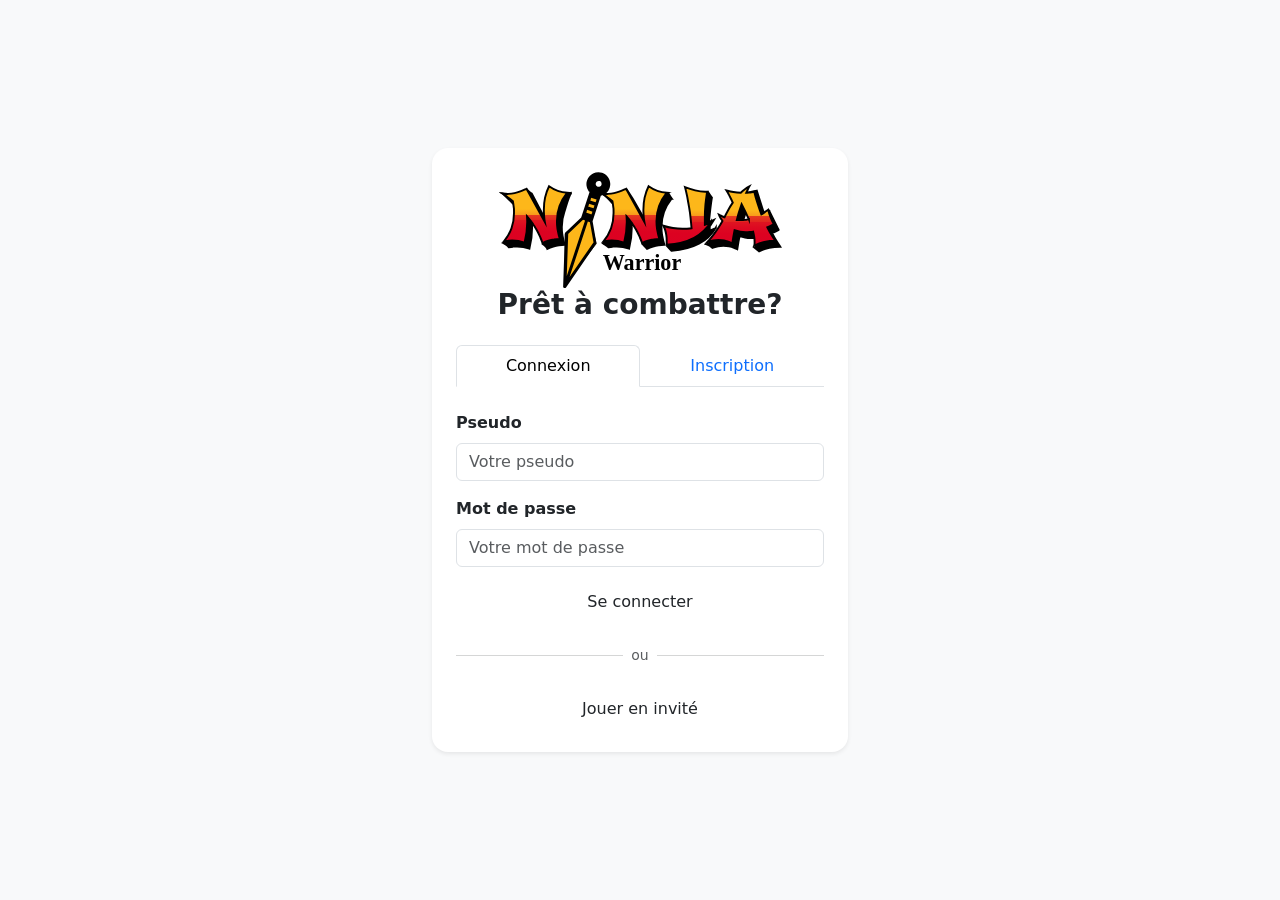
==== src/main/resources/static/connexion.html @ 578778f3 "Front accueil connexion css" ====
<!DOCTYPE html>
<html lang="fr">
<head>
    <meta charset="UTF-8">
    <meta name="viewport" content="width=device-width, initial-scale=1.0">
    <title>Othello</title>
    <link href="https://cdn.jsdelivr.net/npm/bootstrap@5.3.3/dist/css/bootstrap.min.css" rel="stylesheet">
    <link rel="stylesheet" href="/css/accueil.css">
</head>
<body class="bg-light min-vh-100 d-flex align-items-center justify-content-center">

    <div class="container" style="max-width: 440px;">
        <div class="card shadow-sm border-0 rounded-4 p-4">

            <!-- Logo -->
            <div class="d-flex align-items-center justify-content-center gap-3 mb-4">
                <div class="pion noir"><img src="img/pions/pion-noir-4-arme.svg" alt="shuriken"></div>
                <h1 class="h3 fw-bold mb-0"><img src="img/logo-jeu-ninja.svg" alt="Ninja Warrior">Prêt à combattre?</h1>
                <div class="pion blanc"><img src="img/pions/pion-blanc-2-arme.svg" alt="kunai"></div>
            </div>

            <!-- Onglets -->
            <ul class="nav nav-tabs mb-4" id="authTabs">
                <li class="nav-item flex-fill text-center">
                    <button class="nav-link active w-100" onclick="showTab('connexion', this)">Connexion</button>
                </li>
                <li class="nav-item flex-fill text-center">
                    <button class="nav-link w-100" onclick="showTab('inscription', this)">Inscription</button>
                </li>
            </ul>

            <!-- Formulaires -->
            <div class="forms-wrapper">

            <!-- Formulaire Connexion -->
            <form id="connexion" class="auth-form" onsubmit="login(event)">
                <div class="mb-3">
                    <label class="form-label fw-semibold">Pseudo</label>
                    <input type="text" id="login-pseudo" class="form-control" placeholder="Votre pseudo" required />
                </div>
                <div class="mb-3">
                    <label class="form-label fw-semibold">Mot de passe</label>
                    <input type="password" id="login-mdp" class="form-control" placeholder="Votre mot de passe" required />
                </div>
                <p class="text-danger small" id="login-error"></p>
                <p class="text-success small" id="login-success"></p>
            </form>

            <!-- Formulaire Inscription -->
            <form id="inscription" class="auth-form d-none" onsubmit="register(event)">
                <div class="mb-3">
                    <label class="form-label fw-semibold">Pseudo</label>
                    <input type="text" id="reg-pseudo" class="form-control" placeholder="Choisissez un pseudo" required />
                </div>
                <div class="mb-3">
                    <label class="form-label fw-semibold">Email</label>
                    <input type="email" id="reg-mail" class="form-control" placeholder="Votre email" required />
                </div>
                <div class="mb-3">
                    <label class="form-label fw-semibold">Mot de passe</label>
                    <input type="password" id="reg-mdp" class="form-control" placeholder="Choisissez un mot de passe" required />
                </div>
                <p class="text-danger small" id="reg-error"></p>
                <p class="text-success small" id="reg-success"></p>
            </form>

            </div><!-- /forms-wrapper -->

            <button id="submit-btn" type="button" class="btn button-principale w-100" onclick="submitActiveForm()">Se connecter</button>
            <div class="d-flex align-items-center gap-2 my-4 text-muted small">
                <hr class="flex-grow-1 m-0">
                <span>ou</span>
                <hr class="flex-grow-1 m-0">
            </div>
            <button class="btn button-secondary w-100" onclick="playAsGuest()">Jouer en invité</button>
        </div>
    </div>

    <script src="https://cdn.jsdelivr.net/npm/bootstrap@5.3.3/dist/js/bootstrap.bundle.min.js"></script>
    <script src="/js/accueil.js"></script>
</body>
</html>
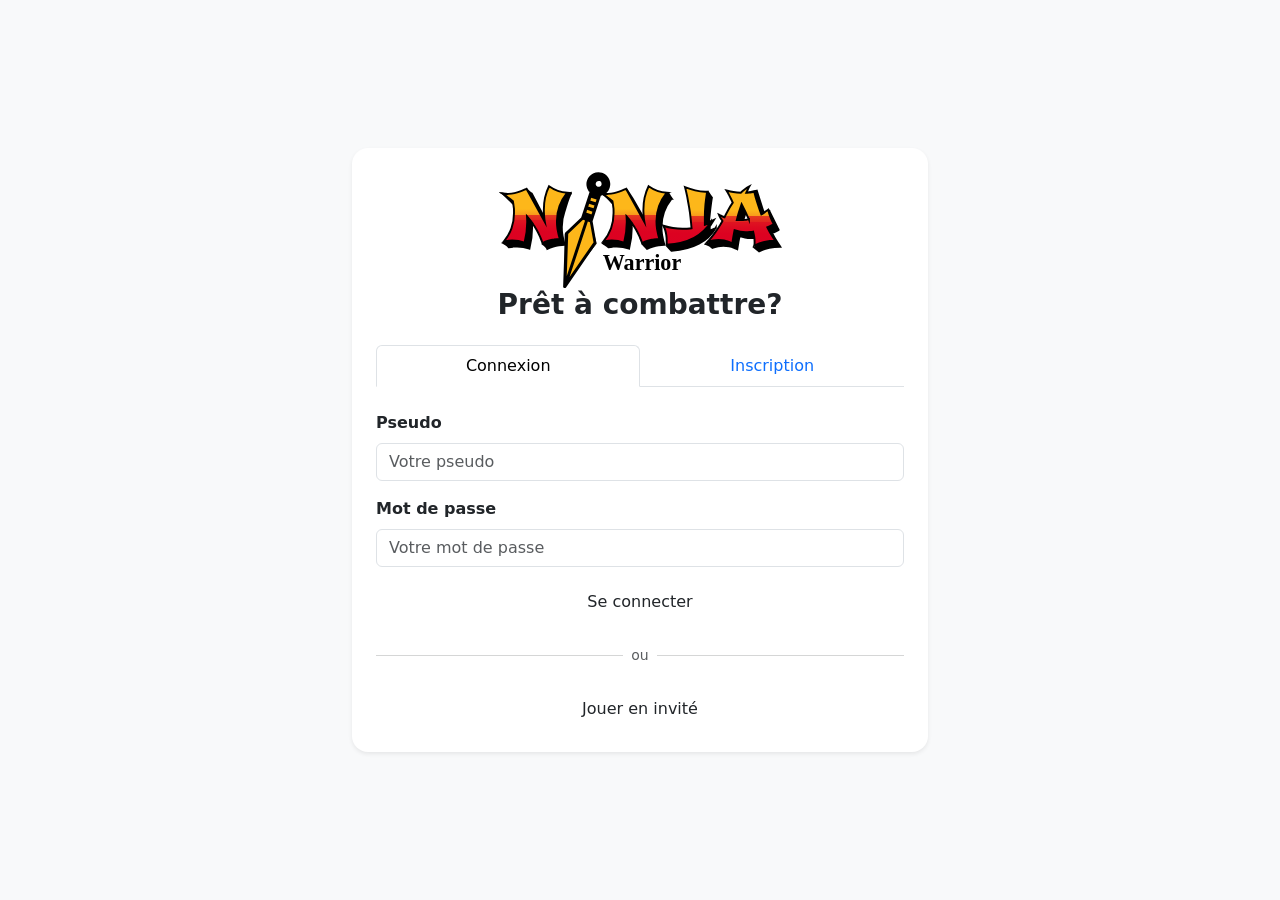
==== commit 852e5065: "update font index connexion" ====
--- a/src/main/resources/static/connexion.html
+++ b/src/main/resources/static/connexion.html
@@ -5,11 +5,15 @@
     <meta name="viewport" content="width=device-width, initial-scale=1.0">
     <title>Othello</title>
     <link href="https://cdn.jsdelivr.net/npm/bootstrap@5.3.3/dist/css/bootstrap.min.css" rel="stylesheet">
+    <link rel="preload" href="police/InriaSans-Bold.ttf" as="font" type="font/ttf" crossorigin="anonymous" />
+    <link rel="preload" href="police/InriaSans-Light.ttf" as="font" type="font/ttf" crossorigin="anonymous" />
+    <link rel="preload" href="police/InriaSans-Regular.ttf" as="font" type="font/ttf" crossorigin="anonymous" />
+    <link rel="preload" href="police/Shojumaru-Regular.ttf" as="font" type="font/ttf" crossorigin="anonymous" />
     <link rel="stylesheet" href="/css/accueil.css">
 </head>
 <body class="bg-light min-vh-100 d-flex align-items-center justify-content-center">
 
-    <div class="container" style="max-width: 440px;">
+    <div class="container" style="max-width: 600px;">
         <div class="card shadow-sm border-0 rounded-4 p-4">
 
             <!-- Logo -->
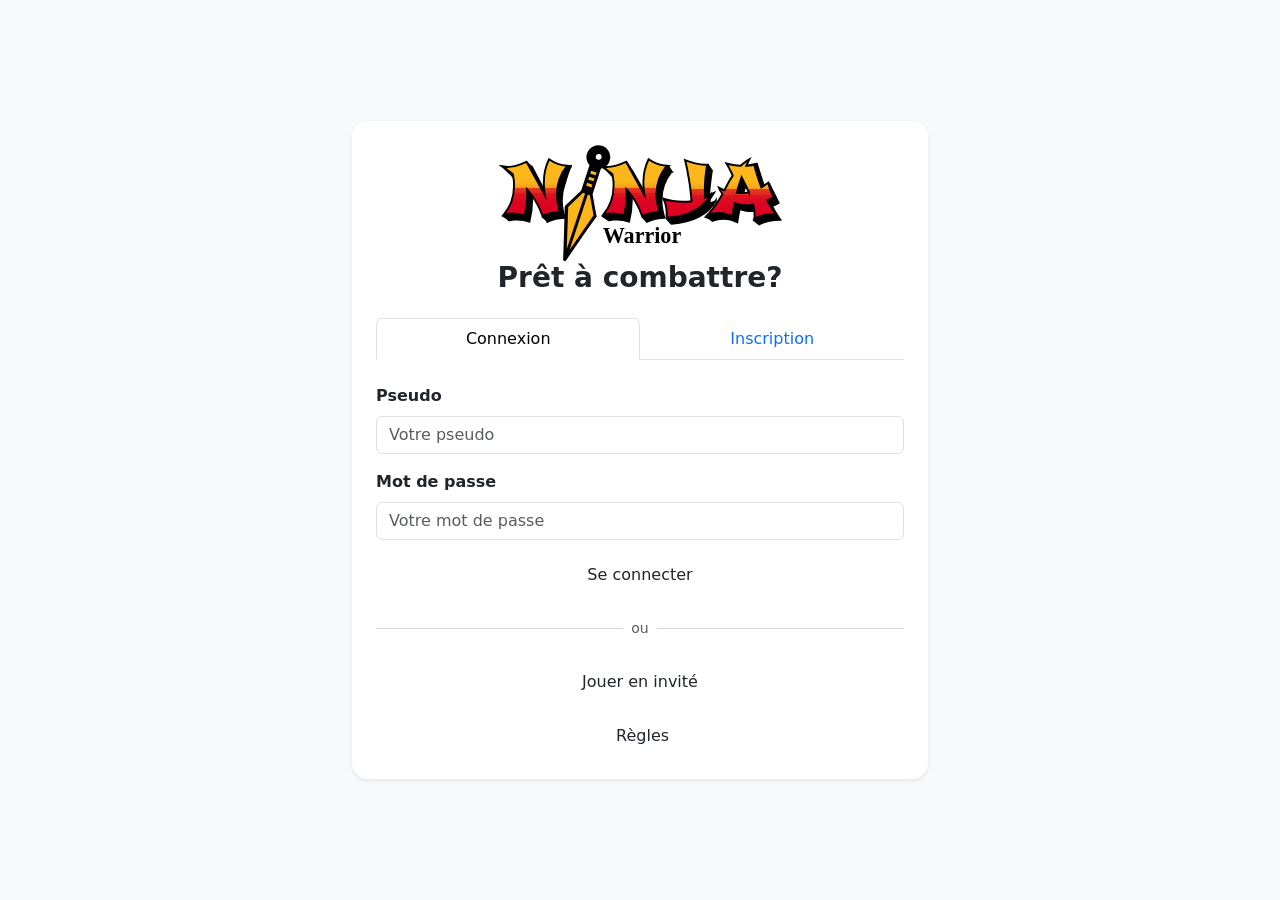
==== commit 069f13e2: "Polish frontend dialogs and setup navigation" ====
--- a/src/main/resources/static/connexion.html
+++ b/src/main/resources/static/connexion.html
@@ -77,8 +77,16 @@
                 <hr class="flex-grow-1 m-0">
             </div>
             <button class="btn button-secondary w-100" onclick="playAsGuest()">Jouer en invité</button>
+            <button id="home-rule-link" type="button" class="btn button-rules w-100 mt-3">
+                <img src="/img/icones/doc-regles.svg" alt="" aria-hidden="true">
+                <span>Règles</span>
+            </button>
         </div>
     </div>
+
+    <dialog id="home-rule-dialog">
+        <div id="home-rule-dialog-content"></div>
+    </dialog>
 
     <script src="https://cdn.jsdelivr.net/npm/bootstrap@5.3.3/dist/js/bootstrap.bundle.min.js"></script>
     <script src="/js/accueil.js"></script>
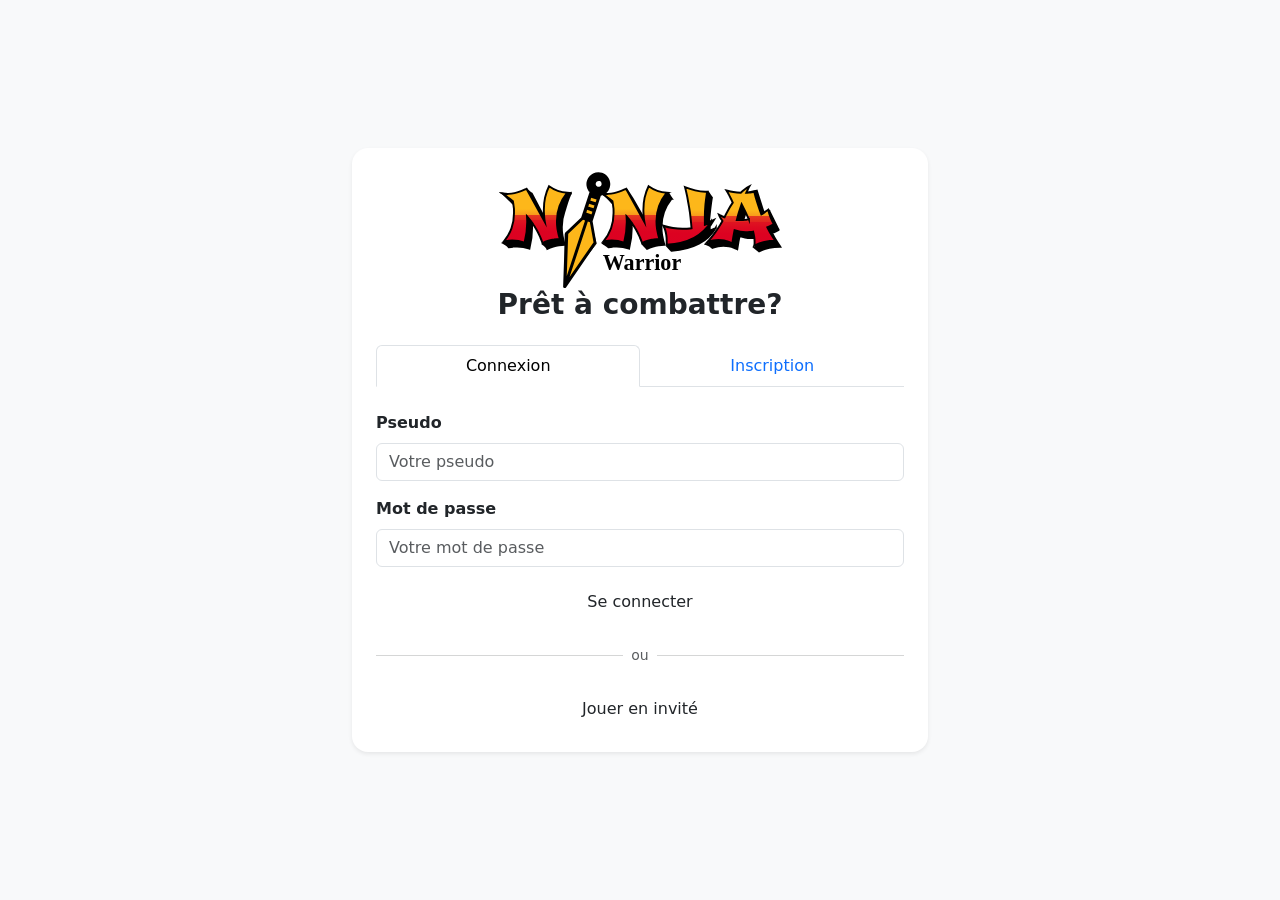
==== commit cd68ec34: "Remove rules button from connexion page" ====
--- a/src/main/resources/static/connexion.html
+++ b/src/main/resources/static/connexion.html
@@ -77,10 +77,6 @@
                 <hr class="flex-grow-1 m-0">
             </div>
             <button class="btn button-secondary w-100" onclick="playAsGuest()">Jouer en invité</button>
-            <button id="home-rule-link" type="button" class="btn button-rules w-100 mt-3">
-                <img src="/img/icones/doc-regles.svg" alt="" aria-hidden="true">
-                <span>Règles</span>
-            </button>
         </div>
     </div>
 
